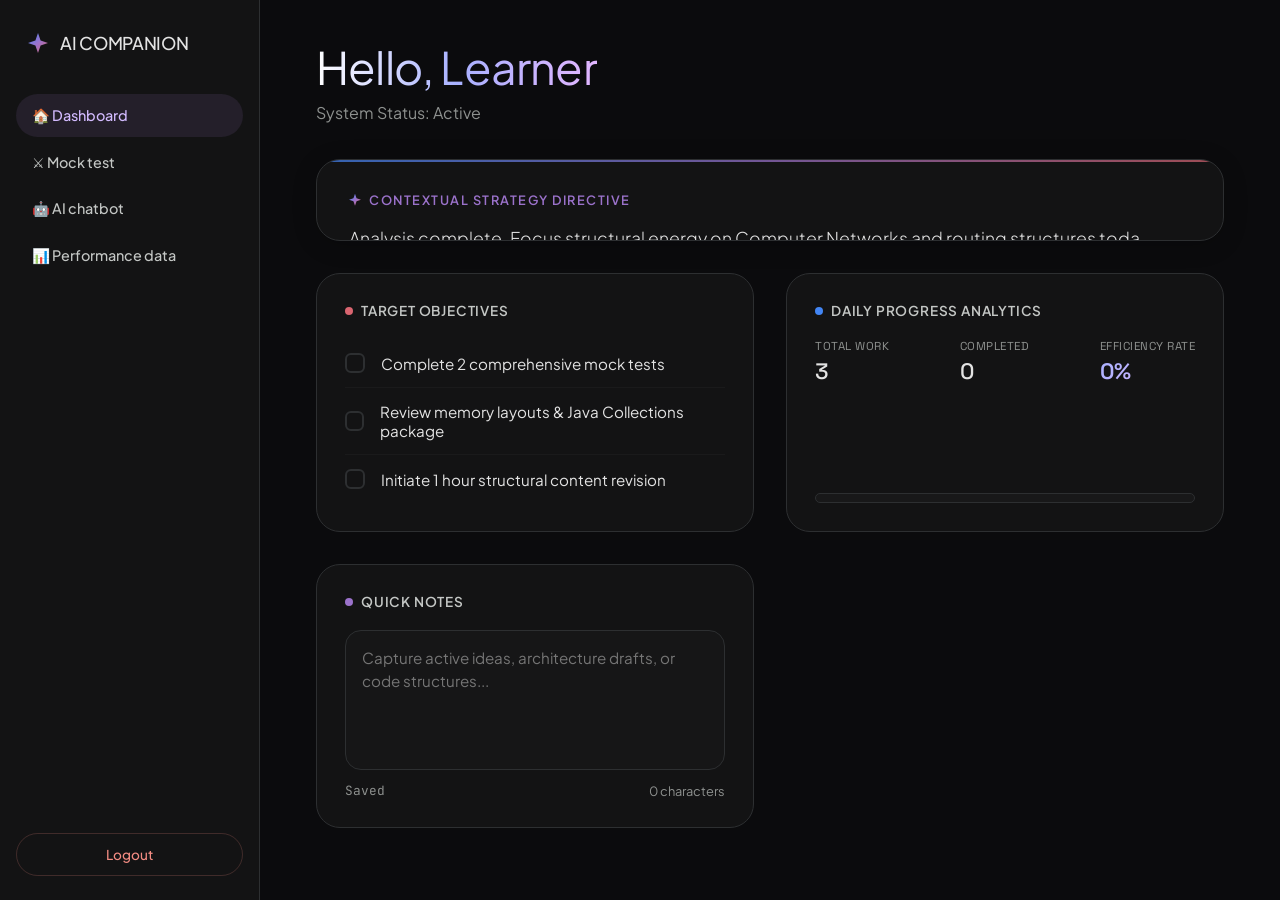
==== templates/index.html @ f91419f8 "Create index.html" ====
<!DOCTYPE html>
<html lang="en">
<head>
<meta charset="UTF-8">
<meta name="viewport" content="width=device-width, initial-scale=1.0">
<title>Gemini Advanced | Neural Expressive Workspace</title>

<link href="https://fonts.googleapis.com/css2?family=Space+Grotesk:wght@400;500;600&family=Plus+Jakarta+Sans:wght@300;400;500;600;700&family=JetBrains+Mono&display=swap" rel="stylesheet">

<style>
:root {
    /* ── GEMINI OFFICIAL SPECTRUM ── */
    --gemini-blue: #4285f4;
    --gemini-purple: #9b72cb;
    --gemini-pink: #d96570;
    --gemini-live-green: #34a853;
    
    /* ── GOOGLE OBSIDIAN DEEP LAYOUT ── */
    --bg-main: #0b0b0d;         
    --bg-surface: #131314;      
    --bg-card: #1e1f20;         
    
    /* ── TEXT & BORDERS ── */
    --text-primary: #e3e3e3;
    --text-secondary: #c4c7c5;
    --text-muted: #8e918f;
    --border-subtle: #2d2f31;
}

* { margin: 0; padding: 0; box-sizing: border-box; }

body {
    background-color: var(--bg-main);
    color: var(--text-primary);
    font-family: 'Plus Jakarta Sans', sans-serif;
    height: 100vh;
    display: flex;
    overflow: hidden;
}

/* ── SIDEBAR SYSTEM ── */
.sidebar {
    width: 260px;
    background-color: var(--bg-surface);
    border-right: 1px solid var(--border-subtle);
    padding: 24px 16px;
    display: flex;
    flex-direction: column;
    justify-content: space-between;
    z-index: 10;
    flex-shrink: 0;
}

.brand-wrapper {
    display: flex;
    align-items: center;
    gap: 12px;
    padding: 8px 12px;
}

.gemini-star {
    width: 20px;
    height: 20px;
    background: linear-gradient(135deg, var(--gemini-blue), var(--gemini-purple), var(--gemini-pink));
    clip-path: polygon(50% 0%, 63% 37%, 100% 50%, 63% 63%, 50% 100%, 37% 63%, 0% 50%, 37% 37%);
    animation: gentleRotate 8s infinite linear;
}

@keyframes gentleRotate {
    0% { transform: scale(1) rotate(0deg); }
    50% { transform: scale(1.05) rotate(180deg); }
    100% { transform: scale(1) rotate(360deg); }
}

.brand-title {
    font-size: 1.1rem;
    font-weight: 500;
    letter-spacing: -0.3px;
    color: var(--text-primary);
}

.nav-group {
    display: flex;
    flex-direction: column;
    gap: 4px;
    margin-top: 32px;
    flex-grow: 1;
}

.nav-item {
    display: flex;
    align-items: center;
    padding: 12px 16px;
    color: var(--text-secondary);
    text-decoration: none;
    font-size: 0.9rem;
    font-weight: 500;
    border-radius: 100px;
    transition: background 0.2s, color 0.2s;
}

.nav-item:hover {
    background-color: rgba(255, 255, 255, 0.04);
    color: var(--text-primary);
}

.nav-item.active {
    background-color: rgba(155, 114, 193, 0.12);
    color: #d3bbff;
}

.logout-btn {
    padding: 12px 16px;
    color: #f28b82;
    text-decoration: none;
    font-size: 0.85rem;
    font-weight: 500;
    border-radius: 100px;
    transition: background 0.2s;
    text-align: center;
    border: 1px solid rgba(242, 139, 130, 0.2);
    cursor: pointer;
}

.logout-btn:hover {
    background-color: rgba(242, 139, 130, 0.08);
}

/* ── MAIN CONTAINER LAYOUT ── */
.workspace-container {
    flex-grow: 1;
    padding: 40px 56px;
    overflow-y: auto;
    position: relative;
    display: flex;
    flex-direction: column;
}

.workspace-header {
    margin-bottom: 36px;
    display: flex;
    justify-content: space-between;
    align-items: flex-start;
}

.workspace-header h1 {
    font-size: 2.8rem;
    font-weight: 400;
    letter-spacing: -0.8px;
    line-height: 1.2;
    background: linear-gradient(90deg, #ffffff, #a8b1ff, #e2b6ff);
    -webkit-background-clip: text;
    -webkit-text-fill-color: transparent;
}

.workspace-header p {
    font-size: 1rem;
    color: var(--text-muted);
    margin-top: 8px;
}

/* ── DYNAMIC GENERATIVE FIELD ── */
.ai-stream-panel {
    background-color: var(--bg-surface);
    border: 1px solid var(--border-subtle);
    border-radius: 24px;
    padding: 32px;
    margin-bottom: 32px;
    position: relative;
    overflow: hidden;
    box-shadow: 0 4px 24px rgba(0, 0, 0, 0.2);
}

.ai-stream-panel::before {
    content: '';
    position: absolute;
    top: 0; left: 0; right: 0;
    height: 2px;
    background: linear-gradient(90deg, var(--gemini-blue), var(--gemini-purple), var(--gemini-pink));
    opacity: 0.7;
}

.stream-title {
    font-size: 0.8rem;
    color: #9b72cb;
    text-transform: uppercase;
    letter-spacing: 1.5px;
    font-weight: 600;
    margin-bottom: 16px;
    display: flex;
    align-items: center;
    gap: 8px;
}

.stream-output {
    font-size: 1.1rem;
    line-height: 1.6;
    color: var(--text-primary);
    font-weight: 300;
    min-height: 52px;
}

/* ── SYSTEM MATRIX SECTION GRID ── */
.content-grid {
    display: grid;
    grid-template-columns: repeat(2, 1fr);
    gap: 32px;
    margin-bottom: 32px;
}

.workspace-card {
    background-color: var(--bg-surface);
    border: 1px solid var(--border-subtle);
    border-radius: 24px;
    padding: 28px;
    display: flex;
    flex-direction: column;
    transition: border-color 0.3s, box-shadow 0.3s;
}

.workspace-card:hover {
    border-color: rgba(155, 114, 193, 0.25);
    box-shadow: 0 8px 32px rgba(0, 0, 0, 0.3);
}

.card-heading {
    font-size: 0.85rem;
    font-weight: 600;
    color: var(--text-secondary);
    letter-spacing: 0.8px;
    margin-bottom: 20px;
    text-transform: uppercase;
    display: flex;
    align-items: center;
    gap: 8px;
}

/* Core Checkbox Rows */
.task-row {
    display: flex;
    align-items: center;
    gap: 16px;
    padding: 14px 0;
    border-bottom: 1px solid rgba(255, 255, 255, 0.03);
}
.task-row:last-child { border-bottom: none; }

.task-row input[type="checkbox"] {
    appearance: none;
    width: 20px;
    height: 20px;
    border: 2px solid var(--border-subtle);
    border-radius: 6px;
    outline: none;
    cursor: pointer;
    position: relative;
    transition: all 0.2s;
}

.task-row input[type="checkbox"]:checked {
    background-color: var(--gemini-blue);
    border-color: var(--gemini-blue);
    box-shadow: 0 0 8px rgba(66, 133, 244, 0.4);
}

.task-row input[type="checkbox"]:checked::after {
    content: '✓';
    position: absolute;
    color: white;
    font-size: 0.8rem;
    top: 50%; left: 50%;
    transform: translate(-50%, -50%);
}

.task-text { 
    font-size: 0.95rem; 
    color: var(--text-primary); 
    transition: color 0.2s;
}

.task-row input[type="checkbox"]:checked ~ .task-text {
    color: var(--text-muted);
    text-decoration: line-through rgba(255, 255, 255, 0.15);
}

/* ── FEATURE 1: PROGRESS TRACKER UNIQUE MODULES ── */
.analytics-metrics {
    display: flex;
    justify-content: space-between;
    margin-bottom: 18px;
    font-family: 'Space Grotesk', sans-serif;
    gap: 12px;
}

.metric-item {
    display: flex;
    flex-direction: column;
    gap: 4px;
}

.metric-lbl {
    font-size: 0.72rem;
    text-transform: uppercase;
    color: var(--text-muted);
    letter-spacing: 0.5px;
}

.metric-val {
    font-size: 1.4rem;
    font-weight: 500;
    color: var(--text-primary);
}

#progressPercentage {
    background: linear-gradient(135deg, #a8b1ff, #e2b6ff);
    -webkit-background-clip: text;
    -webkit-text-fill-color: transparent;
    font-weight: 600;
}

.progress-track-wrapper {
    background: rgba(255, 255, 255, 0.02);
    border-radius: 100px;
    height: 10px;
    width: 100%;
    overflow: hidden;
    border: 1px solid var(--border-subtle);
    margin-top: auto;
}

.progress-track-fill {
    height: 100%;
    width: 0%;
    background: linear-gradient(90deg, var(--gemini-blue), var(--gemini-purple), var(--gemini-pink));
    border-radius: 100px;
    transition: width 0.6s cubic-bezier(0.4, 0, 0.2, 1);
}

/* ── FEATURE 4: QUICK NOTES UNIQUE MODULES ── */
.notes-container {
    display: flex;
    flex-direction: column;
    flex-grow: 1;
    gap: 12px;
}

.notes-textarea {
    width: 100%;
    min-height: 140px;
    flex-grow: 1;
    background-color: rgba(255, 255, 255, 0.01);
    border: 1px solid var(--border-subtle);
    border-radius: 16px;
    padding: 16px;
    color: var(--text-primary);
    font-family: inherit;
    font-size: 0.95rem;
    line-height: 1.5;
    resize: none;
    outline: none;
    transition: border-color 0.3s, box-shadow 0.3s;
}

.notes-textarea:focus {
    border-color: var(--gemini-purple);
    box-shadow: 0 0 16px rgba(155, 114, 203, 0.15);
    background-color: rgba(255, 255, 255, 0.02);
}

.notes-footer {
    display: flex;
    justify-content: space-between;
    align-items: center;
    font-size: 0.8rem;
    color: var(--text-muted);
}

.save-status {
    font-family: 'JetBrains Mono', monospace;
    display: flex;
    align-items: center;
    gap: 6px;
    transition: color 0.3s;
}

.save-status.saving { color: var(--gemini-pink); }
.save-status.saved { color: var(--gemini-live-green); }

/* ── RESPONSIVE ADAPTATIONS & MOBILE NAVIGATION SYSTEM ── */
@media(max-width: 1050px) {
    body {
        flex-direction: column;
        overflow-x: hidden;
    }

    .sidebar {
        width: 100%;
        height: auto;
        padding: 16px 24px;
        border-right: none;
        border-bottom: 1px solid var(--border-subtle);
        flex-direction: row;
        align-items: center;
    }

    .nav-group {
        flex-direction: row;
        margin-top: 0;
        gap: 8px;
        flex-grow: 0;
        overflow-x: auto;
        padding-bottom: 4px;
        /* Hide scrollbars */
        -ms-overflow-style: none;
        scrollbar-width: none;
    }
    
    .nav-group::-webkit-scrollbar {
        display: none;
    }

    .nav-item {
        padding: 8px 16px;
        white-space: nowrap;
        font-size: 0.85rem;
    }

    .logout-btn {
        display: none; /* Consolidated cleanly for mobile stream header space */
    }

    .workspace-container {
        padding: 24px;
    }

    .content-grid {
        grid-template-columns: 1fr;
        gap: 24px;
    }
}

@media(max-width: 680px) {
    .sidebar {
        flex-direction: column;
        gap: 16px;
        align-items: flex-start;
        padding: 16px;
    }

    .nav-group {
        width: 100%;
        justify-content: flex-start;
    }

    .workspace-container {
        padding: 16px;
    }

    .workspace-header h1 {
        font-size: 2.2rem;
    }

    .ai-stream-panel {
        padding: 20px;
    }

    .stream-output {
        font-size: 1rem;
    }
}
</style>
</head>
<body>

    <!-- Structural Adaptive Sidebar Components -->
    <nav class="sidebar">
        <div class="top-structure" style="display: flex; flex-direction: inherit; gap: inherit; align-items: inherit; width: 100%;">
            <div class="brand-wrapper">
                <div class="gemini-star"></div>
                <div class="brand-title">AI COMPANION</div>
            </div>
            
            <div class="nav-group">
                <a href="#" class="nav-item active">🏠 Dashboard</a>
                <a href="/mocktest" class="nav-item">⚔ Mock test</a>
                <a href="/mentor" class="nav-item">🤖 AI chatbot</a>
                <a href="/performance" class="nav-item">📊 Performance data</a>
            </div>
        </div>

        <div onclick="logoutUser()" class="logout-btn">Logout</div>
    </nav>

    <!-- Main Adaptive Workspace Layout Container -->
    <main class="workspace-container">
        
        <header class="workspace-header">
            <div>
                <h1 id="greeting">Hello, Learner</h1>
                <p id="systemPulse">System Status: Active</p>
            </div>
        </header>

        <!-- Dynamic Generative Prompt Outputs Frame -->
        <section class="ai-stream-panel">
            <div class="stream-title">
                <span class="gemini-star" style="width:12px; height:12px; animation-duration:4s;"></span>
                Contextual Strategy Directive
            </div>
            <div class="stream-output" id="aiInsight"></div>
        </section>

        <!-- Primary Layout Module Data Grid -->
        <section class="content-grid">
            
            <!-- Core Target Objectives Matrix Card -->
            <div class="workspace-card">
                <div class="card-heading">
                    <span style="width: 8px; height: 8px; border-radius: 50%; background-color: var(--gemini-pink);"></span>
                    Target Objectives
                </div>
                
                <div class="task-row">
                    <input type="checkbox" class="goal" id="g1">
                    <span class="task-text">Complete 2 comprehensive mock tests</span>
                </div>
                <div class="task-row">
                    <input type="checkbox" class="goal" id="g2">
                    <span class="task-text">Review memory layouts & Java Collections package</span>
                </div>
                <div class="task-row">
                    <input type="checkbox" class="goal" id="g3">
                    <span class="task-text">Initiate 1 hour structural content revision</span>
                </div>
            </div>

            <!-- FEATURE 1: REAL STUDY PROGRESS TRACKER -->
            <div class="workspace-card">
                <div class="card-heading">
                    <span style="width: 8px; height: 8px; border-radius: 50%; background-color: var(--gemini-blue);"></span>
                    Daily Progress Analytics
                </div>
                <div class="analytics-metrics">
                    <div class="metric-item">
                        <span class="metric-lbl">Total Work</span>
                        <span class="metric-val" id="totalTasks">3</span>
                    </div>
                    <div class="metric-item">
                        <span class="metric-lbl">Completed</span>
                        <span class="metric-val" id="completedTasks">0</span>
                    </div>
                    <div class="metric-item">
                        <span class="metric-lbl">Efficiency Rate</span>
                        <span class="metric-val" id="progressPercentage">0%</span>
                    </div>
                </div>
                <div class="progress-track-wrapper">
                    <div class="progress-track-fill" id="progressBar"></div>
                </div>
            </div>

            <!-- FEATURE 4: STICKY NOTES / QUICK NOTES -->
            <div class="workspace-card" style="grid-column: span 1;">
                <div class="card-heading">
                    <span style="width: 8px; height: 8px; border-radius: 50%; background-color: var(--gemini-purple);"></span>
                    Quick Notes
                </div>
                <div class="notes-container">
                    <textarea class="notes-textarea" id="quickNotesInput" placeholder="Capture active ideas, architecture drafts, or code structures..."></textarea>
                    <div class="notes-footer">
                        <span class="save-status" id="saveStatus">Saved</span>
                        <span class="char-count" id="charCounter">0 characters</span>
                    </div>
                </div>
            </div>

        </section>

    </main>

<script>
function logoutUser() {
    window.location.href = "/logout";
}

// ── STATE VARIABLES & CONFIGS ──
let typewriterTimer = null;
let saveDebounceTimeout = null;
let currentLoadedCount = -1; 

// Structured recommendations map linked to completion numbers
const recommendationsMap = {
    0: "Analysis complete. Focus structural energy on Computer Networks and routing structures today. Recent diagnostic metrics indicate sub-optimal retention rates within complex data protocols.",
    1: "Dynamic change processed. Initial momentum registered. Prioritize the review of your Database Management System (DBMS) architecture blocks before attempting deep-level simulation models.",
    2: "Excellent progress matrix observed. Memory nodes show high optimization levels. Proceed directly with deep validation patterns across your advanced Java Utility layouts.",
    3: "Complete architectural integration reached. All targeted daily benchmarks have been parsed cleanly. Ready for complex system deployments or active runtime optimizations."
};

// ── UNIQUE LOGIC 5: EXTENDED TYPEWRITER ENGINE ──
function triggerAIInsightUpdate(completedCount) {
    const outputElement = document.getElementById("aiInsight");
    if (!outputElement) return;
    
    const rawTargetText = recommendationsMap[completedCount] || recommendationsMap[0];
    
    if (typewriterTimer) {
        clearInterval(typewriterTimer);
    }
    
    outputElement.textContent = "";
    let localIndex = 0;
    
    typewriterTimer = setInterval(() => {
        if (localIndex < rawTargetText.length) {
            outputElement.textContent += rawTargetText.charAt(localIndex);
            localIndex++;
        } else {
            clearInterval(typewriterTimer);
            typewriterTimer = null;
        }
    }, 20);
}

// ── UNIQUE LOGIC 1: TRACKER ENGINE ──
function recalculateDashboardState() {
    const checkboxes = document.querySelectorAll(".goal");
    const total = checkboxes.length;
    let completed = 0;
    
    checkboxes.forEach((box) => {
        if (box.checked) completed++;
    });
    
    const percentage = total > 0 ? Math.round((completed / total) * 100) : 0;
    
    // UI assignments for Metrics Engine
    document.getElementById("totalTasks").textContent = total;
    document.getElementById("completedTasks").textContent = completed;
    document.getElementById("progressPercentage").textContent = `${percentage}%`;
    document.getElementById("progressBar").style.width = `${percentage}%`;
    
    // Check if configuration counts changed to safely trigger typewriter engine
    if (currentLoadedCount !== completed) {
        currentLoadedCount = completed;
        triggerAIInsightUpdate(completed);
    }
}

// ── UNIQUE LOGIC 4: STICKY NOTES ENGINE WITH STORAGE ──
function initializeNotesEngine() {
    const textSpace = document.getElementById("quickNotesInput");
    const counter = document.getElementById("charCounter");
    const indicator = document.getElementById("saveStatus");
    
    if (!textSpace) return;
    
    const preservedNotes = localStorage.getItem("workspace_quick_notes") || "";
    textSpace.value = preservedNotes;
    counter.textContent = `${preservedNotes.length} character${preservedNotes.length === 1 ? '' : 's'}`;
    
    textSpace.addEventListener("input", (e) => {
        const length = e.target.value.length;
        counter.textContent = `${length} character${length === 1 ? '' : 's'}`;
        
        indicator.textContent = "Saving...";
        indicator.className = "save-status saving";
        
        clearTimeout(saveDebounceTimeout);
        saveDebounceTimeout = setTimeout(() => {
            localStorage.setItem("workspace_quick_notes", e.target.value);
            indicator.textContent = "Saved";
            indicator.className = "save-status saved";
        }, 600);
    });
}

// ── DOM SYSTEM INITIALIZATION ──
window.addEventListener("DOMContentLoaded", () => {
    // Phase 1: Initialize persistent input configurations
    document.querySelectorAll(".goal").forEach((box) => {
        box.checked = localStorage.getItem(box.id) === "true";
        
        box.onchange = () => {
            localStorage.setItem(box.id, box.checked);
            recalculateDashboardState();
        };
    });
    
    // Phase 2: Instantiate structural layout features
    initializeNotesEngine();
    recalculateDashboardState();
});
</script>
</body>
</html>
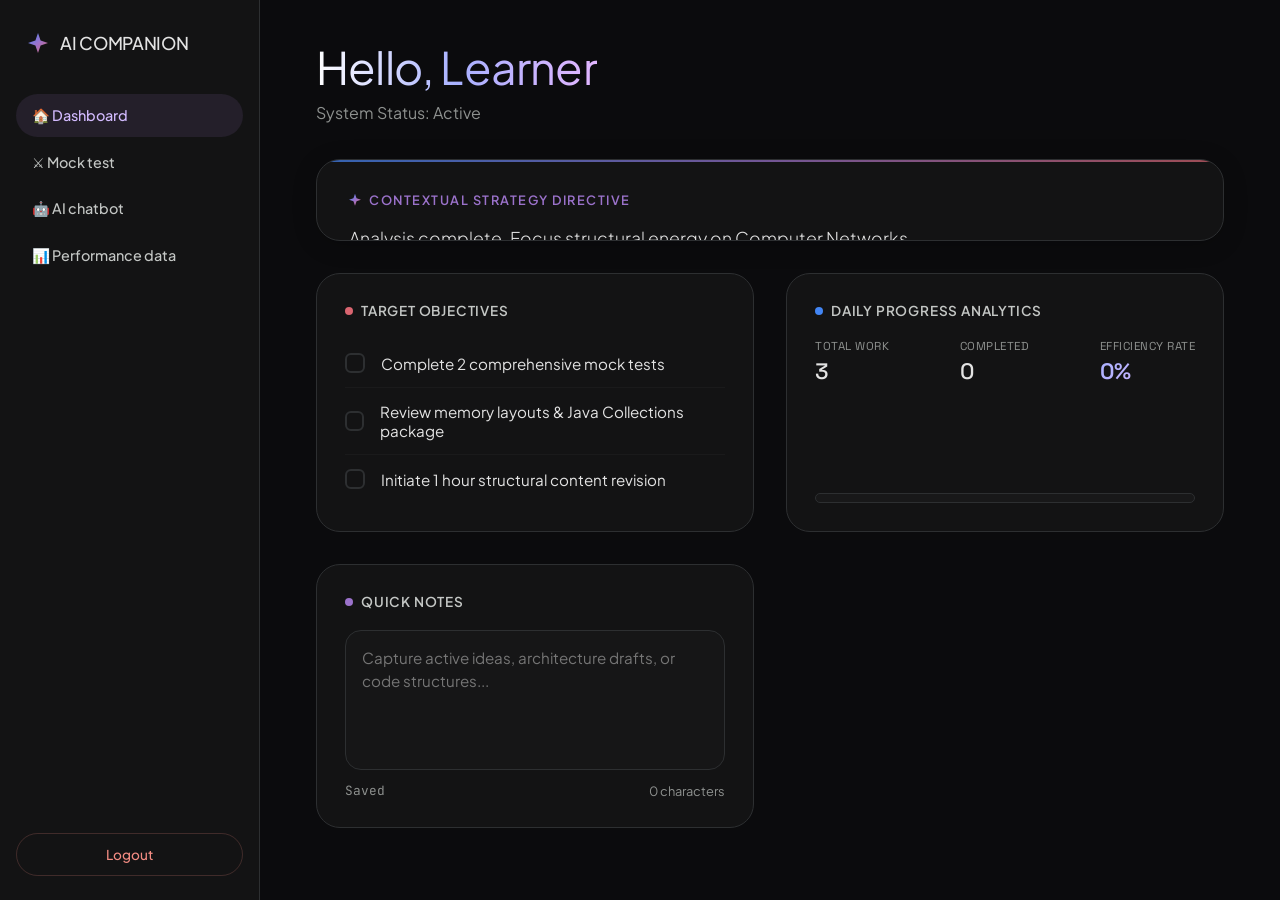
==== commit c77960a8: "Update index.html" ====
--- a/templates/index.html
+++ b/templates/index.html
@@ -426,7 +426,10 @@
     }
 
     .logout-btn {
-        display: none; /* Consolidated cleanly for mobile stream header space */
+        display: inline-block; /* Changed from none to show on tablets */
+        padding: 8px 16px;
+        font-size: 0.85rem;
+        white-space: nowrap;
     }
 
     .workspace-container {
@@ -447,11 +450,24 @@
         padding: 16px;
     }
 
+    .top-structure {
+        display: flex;
+        flex-direction: column;
+        gap: 12px;
+        width: 100%;
+    }
+
     .nav-group {
         width: 100%;
         justify-content: flex-start;
     }
 
+    .logout-btn {
+        display: block;
+        width: 100%; /* Spans full width on mobile view for easy interaction */
+        padding: 10px 16px;
+    }
+
     .workspace-container {
         padding: 16px;
     }
@@ -472,9 +488,8 @@
 </head>
 <body>
 
-    <!-- Structural Adaptive Sidebar Components -->
     <nav class="sidebar">
-        <div class="top-structure" style="display: flex; flex-direction: inherit; gap: inherit; align-items: inherit; width: 100%;">
+        <div class="top-structure">
             <div class="brand-wrapper">
                 <div class="gemini-star"></div>
                 <div class="brand-title">AI COMPANION</div>
@@ -491,7 +506,6 @@
         <div onclick="logoutUser()" class="logout-btn">Logout</div>
     </nav>
 
-    <!-- Main Adaptive Workspace Layout Container -->
     <main class="workspace-container">
         
         <header class="workspace-header">
@@ -501,7 +515,6 @@
             </div>
         </header>
 
-        <!-- Dynamic Generative Prompt Outputs Frame -->
         <section class="ai-stream-panel">
             <div class="stream-title">
                 <span class="gemini-star" style="width:12px; height:12px; animation-duration:4s;"></span>
@@ -510,10 +523,8 @@
             <div class="stream-output" id="aiInsight"></div>
         </section>
 
-        <!-- Primary Layout Module Data Grid -->
         <section class="content-grid">
             
-            <!-- Core Target Objectives Matrix Card -->
             <div class="workspace-card">
                 <div class="card-heading">
                     <span style="width: 8px; height: 8px; border-radius: 50%; background-color: var(--gemini-pink);"></span>
@@ -534,7 +545,6 @@
                 </div>
             </div>
 
-            <!-- FEATURE 1: REAL STUDY PROGRESS TRACKER -->
             <div class="workspace-card">
                 <div class="card-heading">
                     <span style="width: 8px; height: 8px; border-radius: 50%; background-color: var(--gemini-blue);"></span>
@@ -559,7 +569,6 @@
                 </div>
             </div>
 
-            <!-- FEATURE 4: STICKY NOTES / QUICK NOTES -->
             <div class="workspace-card" style="grid-column: span 1;">
                 <div class="card-heading">
                     <span style="width: 8px; height: 8px; border-radius: 50%; background-color: var(--gemini-purple);"></span>
